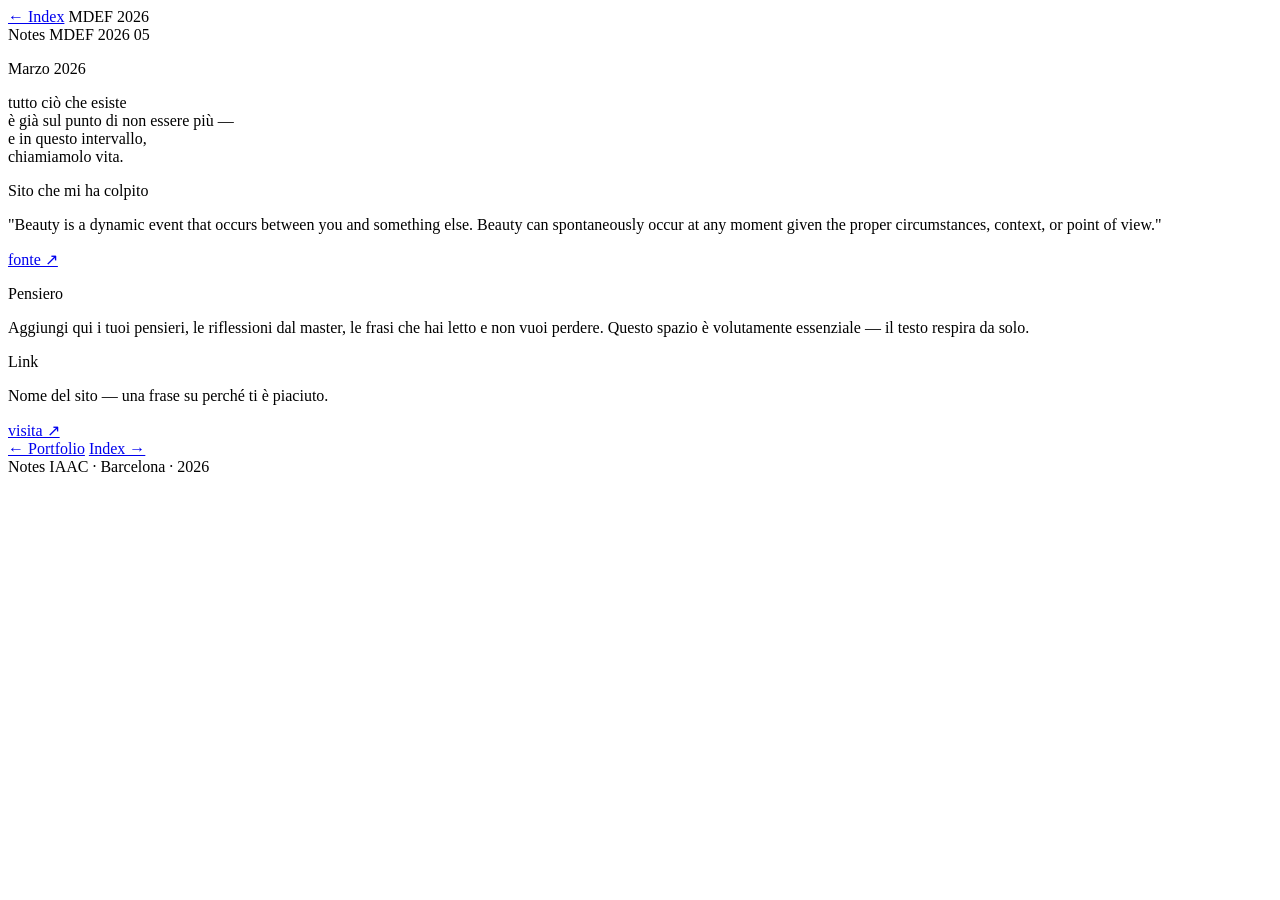
==== pages/notes.html @ 514d6b7c "first commit" ====
<!DOCTYPE html>
<html lang="it">
<head>
  <meta charset="UTF-8">
  <meta name="viewport" content="width=device-width, initial-scale=1.0">
  <title>Notes — MDEF 2026</title>
  <link rel="preconnect" href="https://fonts.googleapis.com">
  <link rel="preconnect" href="https://fonts.gstatic.com" crossorigin>
  <link href="https://fonts.googleapis.com/css2?family=Cormorant+Garamond:ital,wght@0,300;0,400;1,300;1,400&family=DM+Sans:wght@200;300;400&display=swap" rel="stylesheet">
  <link rel="stylesheet" href="../css/style.css">
</head>
<body>

  <nav class="nav">
    <a href="../index.html" class="nav-index">← Index</a>
    <span class="nav-title">MDEF 2026</span>
  </nav>

  <main class="page-wrapper">

    <header class="page-header reveal">
      <span class="page-header-left">Notes</span>
      <span class="page-header-center">MDEF 2026</span>
      <span class="page-header-right">05</span>
    </header>


    <!-- ── NOTE / POESIE / LINK ───────────────────────────── -->
    <!--
      STRUTTURA DI UNA NOTA:
      
      <div class="note-entry">
        <p class="note-date">data o etichetta</p>
        <div class="note-content">
          testo, poesia, citazione...
        </div>
        <a href="URL" class="note-link" target="_blank">link ↗</a>  ← opzionale
      </div>
      <div class="note-divider"></div>
      
      Puoi mixare: poesie, citazioni, link a siti,
      frammenti di pensiero. È il tuo spazio più libero.
    -->

    <div class="notes-body">

      <!-- NOTA 1 — Poesia -->
      <div class="note-entry">
        <p class="note-date">Marzo 2026</p>
        <div class="note-content">
          <p>
            tutto ciò che esiste<br>
            è già sul punto di non essere più —<br>
            e in questo intervallo,<br>
            chiamiamolo vita.
          </p>
        </div>
      </div>

      <div class="note-divider"></div>

      <!-- NOTA 2 — Citazione + link -->
      <div class="note-entry">
        <p class="note-date">Sito che mi ha colpito</p>
        <div class="note-content">
          <p>
            "Beauty is a dynamic event that occurs between you 
            and something else. Beauty can spontaneously occur 
            at any moment given the proper circumstances, context, 
            or point of view."
          </p>
        </div>
        <a href="#" class="note-link" target="_blank">fonte ↗</a>
      </div>

      <div class="note-divider"></div>

      <!-- NOTA 3 — Frammento di pensiero -->
      <div class="note-entry">
        <p class="note-date">Pensiero</p>
        <div class="note-content">
          <p>
            Aggiungi qui i tuoi pensieri, le riflessioni dal master,
            le frasi che hai letto e non vuoi perdere.
            Questo spazio è volutamente essenziale —
            il testo respira da solo.
          </p>
        </div>
      </div>

      <div class="note-divider"></div>

      <!-- NOTA 4 — Link a sito -->
      <div class="note-entry">
        <p class="note-date">Link</p>
        <div class="note-content">
          <p>Nome del sito — una frase su perché ti è piaciuto.</p>
        </div>
        <a href="#" class="note-link" target="_blank">visita ↗</a>
      </div>

    </div>


    <nav class="page-nav">
      <a href="portfolio.html">← Portfolio</a>
      <a href="../index.html">Index →</a>
    </nav>

  </main>

  <footer class="site-footer">
    <span>Notes</span>
    <span>IAAC · Barcelona · 2026</span>
  </footer>

  <script src="../js/main.js"></script>
</body>
</html>
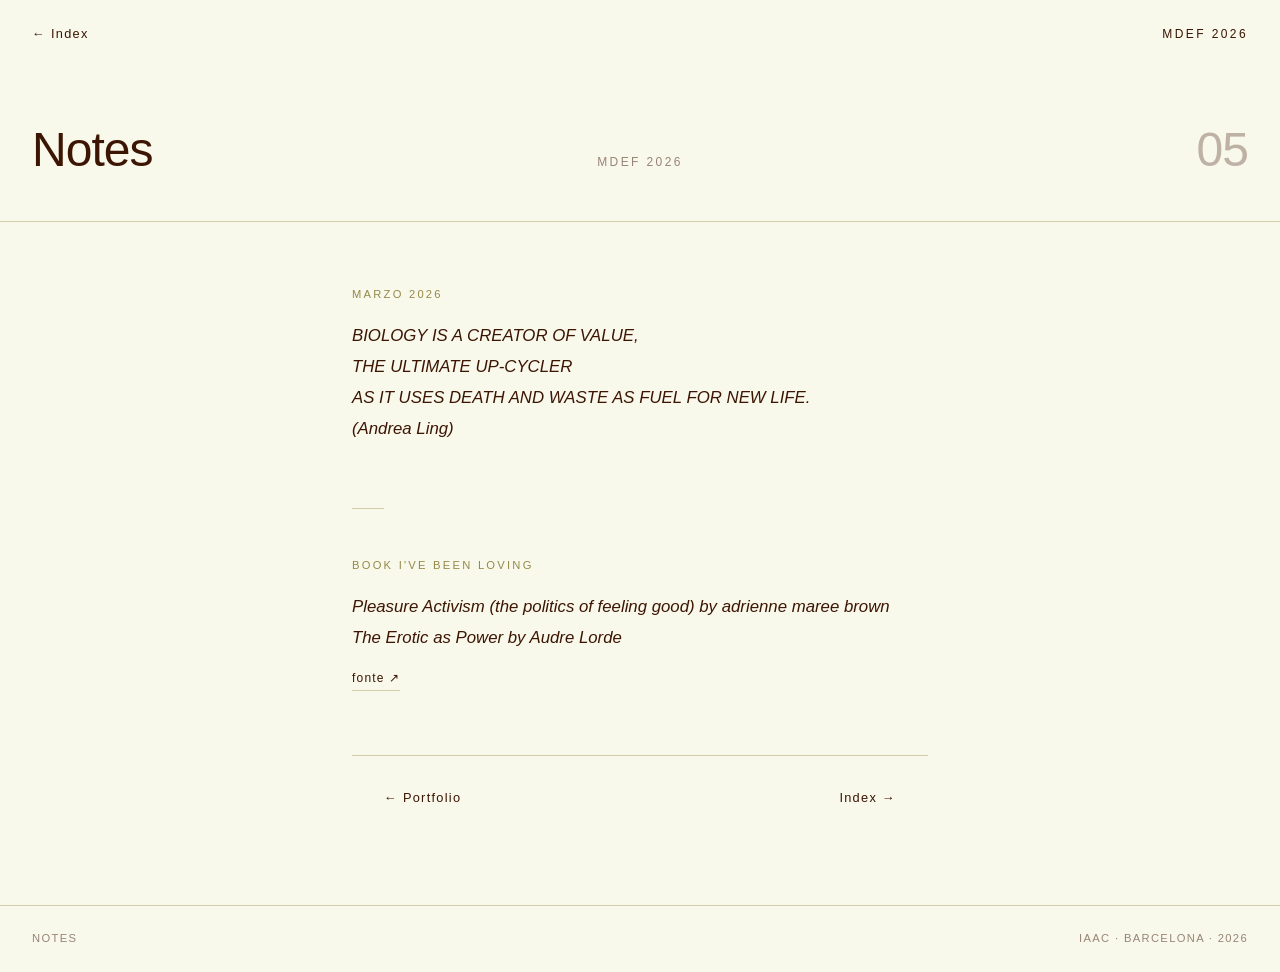
==== commit 090abe24: "aggiorno term-1 e stili" ====
--- a/pages/notes.html
+++ b/pages/notes.html
@@ -49,59 +49,28 @@
         <p class="note-date">Marzo 2026</p>
         <div class="note-content">
           <p>
-            tutto ciò che esiste<br>
-            è già sul punto di non essere più —<br>
-            e in questo intervallo,<br>
-            chiamiamolo vita.
+           BIOLOGY IS A CREATOR OF VALUE,<br>
+            THE ULTIMATE UP-CYCLER<br>
+            AS IT USES DEATH AND WASTE AS FUEL FOR NEW LIFE.<br>
+            (Andrea Ling)<br>
           </p>
         </div>
       </div>
 
       <div class="note-divider"></div>
 
-      <!-- NOTA 2 — Citazione + link -->
+      <!-- NOTA 2 —  libri -->
       <div class="note-entry">
-        <p class="note-date">Sito che mi ha colpito</p>
+        <p class="note-date">book i've been loving</p>
         <div class="note-content">
           <p>
-            "Beauty is a dynamic event that occurs between you 
-            and something else. Beauty can spontaneously occur 
-            at any moment given the proper circumstances, context, 
-            or point of view."
+            Pleasure Activism (the politics of feeling good) by adrienne maree brown <br>
+            The Erotic as Power by Audre Lorde <br>
           </p>
         </div>
         <a href="#" class="note-link" target="_blank">fonte ↗</a>
       </div>
-
-      <div class="note-divider"></div>
-
-      <!-- NOTA 3 — Frammento di pensiero -->
-      <div class="note-entry">
-        <p class="note-date">Pensiero</p>
-        <div class="note-content">
-          <p>
-            Aggiungi qui i tuoi pensieri, le riflessioni dal master,
-            le frasi che hai letto e non vuoi perdere.
-            Questo spazio è volutamente essenziale —
-            il testo respira da solo.
-          </p>
-        </div>
-      </div>
-
-      <div class="note-divider"></div>
-
-      <!-- NOTA 4 — Link a sito -->
-      <div class="note-entry">
-        <p class="note-date">Link</p>
-        <div class="note-content">
-          <p>Nome del sito — una frase su perché ti è piaciuto.</p>
-        </div>
-        <a href="#" class="note-link" target="_blank">visita ↗</a>
-      </div>
-
-    </div>
-
-
+      
     <nav class="page-nav">
       <a href="portfolio.html">← Portfolio</a>
       <a href="../index.html">Index →</a>
--- a/css/style.css
+++ b/css/style.css
@@ -0,0 +1,624 @@
+/* ============================================================
+   IAAC · MDEF 2026 — style.css
+   ============================================================ */
+
+
+/* ── 1. VARIABILI ─────────────────────────────────────────── */
+:root {
+  --chiffon:   #F8F8EB;
+  --champagne: #E4E0CF;
+  --rose:      #E4CDB7;
+  --pistachio: #D4CDAA;
+  --pear:      #95894A;
+  --mahogany:  #3C1503;
+
+  --font-display: 'Unbounded', sans-serif;
+  --font-body:    'Syne', Helvetica, sans-serif;
+
+  --gap:     1px;
+  --pad:     2rem;
+  --pad-lg:  4rem;
+  --ease:    cubic-bezier(0.25, 0.1, 0.25, 1);
+  --dur:     0.4s;
+}
+
+
+/* ── 2. RESET ─────────────────────────────────────────────── */
+*, *::before, *::after { box-sizing: border-box; margin: 0; padding: 0; }
+
+html { scroll-behavior: smooth; }
+
+body {
+  background-color: var(--chiffon);
+  color: var(--mahogany);
+  font-family: var(--font-body);
+  font-weight: 300;
+  line-height: 1.6;
+  -webkit-font-smoothing: antialiased;
+}
+
+a { color: inherit; text-decoration: none; }
+
+img { display: block; width: 100%; height: 100%; object-fit: cover; }
+
+
+/* ── 3. NAVIGAZIONE ───────────────────────────────────────── */
+.nav {
+  position: fixed;
+  top: 0; left: 0; right: 0;
+  z-index: 100;
+  display: flex;
+  justify-content: space-between;
+  align-items: center;
+  padding: 1.5rem var(--pad);
+  background-color: transparent;
+  transition: background-color var(--dur) var(--ease);
+}
+
+.nav.scrolled {
+  background-color: var(--chiffon);
+  border-bottom: 1px solid var(--pistachio);
+}
+
+.nav-index {
+  font-family: var(--font-body);
+  font-size: 0.8rem;
+  letter-spacing: 0.1em;
+  cursor: pointer;
+  background: none;
+  border: none;
+  color: var(--mahogany);
+  font-weight: 400;
+}
+
+.nav-index:hover { color: var(--pear); }
+
+.nav-title {
+  font-family: var(--font-body);
+  font-size: 0.75rem;
+  letter-spacing: 0.2em;
+  font-weight: 300;
+}
+
+/* Menu overlay */
+.menu-overlay {
+  display: none;
+  position: fixed;
+  inset: 0;
+  z-index: 90;
+  background-color: var(--mahogany);
+  color: var(--chiffon);
+  padding: var(--pad-lg) var(--pad);
+  flex-direction: column;
+  justify-content: center;
+  gap: 1rem;
+}
+
+.menu-overlay.active { display: flex; }
+
+.menu-overlay a {
+  font-family: var(--font-body);
+  font-size: clamp(2rem, 8vw, 5rem);
+  font-weight: 200;
+  letter-spacing: -0.02em;
+  line-height: 1.1;
+  transition: color 0.2s;
+}
+
+.menu-overlay a:hover { color: var(--rose); }
+
+.menu-overlay a span {
+  font-size: 0.9rem;
+  letter-spacing: 0.1em;
+  font-weight: 300;
+  margin-left: 1rem;
+  opacity: 0.5;
+}
+
+
+/* ── 4. HERO POEM ────────────────────────────────────────── */
+.hero {
+  min-height: 100svh;
+  display: flex;
+  flex-direction: column;
+  justify-content: center;
+  padding: 0 var(--pad);
+  position: relative;
+}
+
+.hero-poem {
+  display: flex;
+  flex-direction: column;
+  align-items: flex-start;
+  margin-left: 8vw;
+}
+
+.hero-poem span {
+  font-family: 'Big Shoulders Display', sans-serif;
+  font-size: clamp(3.5rem, 9vw, 8rem);
+  font-weight: 800;
+  line-height: 0.95;
+  letter-spacing: -0.01em;
+  color: var(--mahogany);
+  opacity: 0;
+  transform: translateY(12px);
+  animation: fadeUp 0.6s var(--ease) forwards;
+}
+
+/* ogni parola appare con un piccolo ritardo — effetto cascata */
+.hero-poem span:nth-child(1) { animation-delay: 0.1s; }
+.hero-poem span:nth-child(2) { animation-delay: 0.2s; }
+.hero-poem span:nth-child(3) { animation-delay: 0.3s; }
+.hero-poem span:nth-child(4) { animation-delay: 0.4s; }
+.hero-poem span:nth-child(5) { animation-delay: 0.5s; }
+.hero-poem span:nth-child(6) { animation-delay: 0.6s; }
+
+.hero-scroll {
+  position: absolute;
+  bottom: 2rem;
+  right: var(--pad);
+  font-family: var(--font-body);
+  font-size: 0.7rem;
+  letter-spacing: 0.2em;
+  color: var(--pear);
+  opacity: 0;
+  animation: fadeIn 1s var(--ease) 1s forwards;
+}
+
+
+/* ── 5. INDEX GRID ────────────────────────────────────────── */
+/*
+  La griglia è 2 colonne con gap di 1px su sfondo pistachio.
+  Questo crea una linea sottile tra le card.
+*/
+.index-grid {
+  display: grid;
+  grid-template-columns: 1fr 1fr;
+  background-color: var(--pistachio);
+  gap: var(--gap);
+  border-top: var(--gap) solid var(--pistachio);
+}
+
+.grid-item--1 { grid-column: 1; }
+.grid-item--2 { grid-column: 2; }
+.grid-item--3 { grid-column: 1; }
+.grid-item--4 { grid-column: 2; }
+.grid-item--5 { grid-column: 1 / -1; }
+
+.grid-item {
+  position: relative;
+  display: flex;
+  flex-direction: column;
+  background-color: var(--chiffon);
+  min-height: 65vh;
+  overflow: hidden;
+  cursor: pointer;
+  transition: background-color var(--dur) var(--ease);
+}
+
+.grid-item--5 {
+  min-height: 30vh;
+  justify-content: space-between;
+  flex-direction: row;
+  align-items: flex-end;
+  padding: var(--pad) var(--pad-lg);
+  background-color: var(--champagne);
+}
+
+.grid-item--5:hover { background-color: var(--rose); }
+
+.grid-item-header {
+  display: flex;
+  justify-content: flex-end;
+  padding: 1.5rem var(--pad);
+  position: relative;
+  z-index: 2;
+}
+
+.grid-num {
+  font-family: var(--font-body);
+  font-size: 0.75rem;
+  letter-spacing: 0.2em;
+  font-weight: 400;
+  opacity: 0.5;
+}
+
+.grid-item-image {
+  flex: 1;
+  overflow: hidden;
+  transition: transform 0.6s var(--ease);
+}
+
+.grid-item:hover .grid-item-image { transform: scale(1.03); }
+
+.grid-item--1 .grid-item-image { background-color: var(--champagne); }
+.grid-item--2 .grid-item-image { background-color: var(--rose); }
+.grid-item--3 .grid-item-image { background-color: var(--pistachio); }
+.grid-item--4 .grid-item-image { background-color: var(--pear); opacity: 0.55; }
+
+.grid-item-footer {
+  padding: 1.5rem var(--pad);
+  position: relative;
+  z-index: 2;
+}
+
+.grid-title {
+  font-family: var(--font-body);
+  font-size: clamp(1.6rem, 3.5vw, 3rem);
+  font-weight: 300;
+  letter-spacing: -0.02em;
+  line-height: 1.1;
+  transition: color var(--dur);
+}
+
+.grid-item:hover .grid-title { color: var(--pear); }
+
+.grid-sub {
+  font-family: var(--font-body);
+  font-size: 0.7rem;
+  letter-spacing: 0.15em;
+  font-weight: 400;
+  margin-top: 0.4rem;
+  opacity: 0.55;
+  text-transform: uppercase;
+}
+
+.grid-item--5 .grid-item-footer { padding: 0; }
+
+.grid-item--5 .grid-num {
+  font-size: 3rem;
+  letter-spacing: -0.02em;
+  opacity: 0.2;
+  font-weight: 300;
+  align-self: center;
+}
+
+.grid-item--5 .grid-title { font-size: clamp(1.4rem, 3vw, 2.2rem); }
+
+
+/* ── 6. PAGINE INTERNE ────────────────────────────────────── */
+.page-wrapper {
+  min-height: 100svh;
+  padding-top: 5rem;
+}
+
+.page-header {
+  display: grid;
+  grid-template-columns: 1fr auto 1fr;
+  align-items: baseline;
+  padding: var(--pad);
+  border-bottom: 1px solid var(--pistachio);
+  gap: 1rem;
+}
+
+.page-header-left {
+  font-family: var(--font-body);
+  font-size: clamp(1.5rem, 4vw, 3rem);
+  font-weight: 300;
+  letter-spacing: -0.02em;
+}
+
+.page-header-center {
+  font-family: var(--font-body);
+  font-size: 0.75rem;
+  letter-spacing: 0.2em;
+  font-weight: 400;
+  text-align: center;
+  opacity: 0.5;
+  text-transform: uppercase;
+}
+
+.page-header-right {
+  font-family: var(--font-body);
+  font-size: clamp(1.5rem, 4vw, 3rem);
+  font-weight: 300;
+  letter-spacing: -0.02em;
+  text-align: right;
+  opacity: 0.3;
+}
+
+.page-body {
+  display: grid;
+  grid-template-columns: 1fr 1.4fr;
+  min-height: 70vh;
+  border-bottom: 1px solid var(--pistachio);
+}
+
+.page-text-col {
+  padding: var(--pad-lg) var(--pad);
+  border-right: 1px solid var(--pistachio);
+}
+
+.page-intro {
+  font-family: var(--font-body);
+  font-size: 1.05rem;
+  font-weight: 400;
+  margin-bottom: 1.5rem;
+  line-height: 1.7;
+}
+
+.page-text {
+  font-family: var(--font-body);
+  font-size: 0.95rem;
+  line-height: 1.85;
+  opacity: 0.85;
+}
+
+.page-image-col {
+  position: relative;
+  background-color: var(--champagne);
+  height: 40%;
+  align-self: start;
+  overflow: hidden;
+}
+
+.page-image-col img {
+  width: 100%;
+  height: 100%;
+  object-fit: cover;
+  object-position: center center;
+}
+
+.projects-section { padding: var(--pad-lg) var(--pad); }
+
+.projects-label {
+  font-family: var(--font-body);
+  font-size: 0.7rem;
+  letter-spacing: 0.2em;
+  text-transform: uppercase;
+  font-weight: 400;
+  margin-bottom: 2rem;
+  opacity: 0.5;
+}
+
+.projects-grid {
+  display: grid;
+  grid-template-columns: repeat(auto-fill, minmax(280px, 1fr));
+  gap: 1.5rem;
+}
+
+.project-card {
+  background-color: var(--champagne);
+  aspect-ratio: 4/3;
+  position: relative;
+  overflow: hidden;
+  cursor: pointer;
+  transition: transform 0.4s var(--ease);
+}
+
+.project-card:hover { transform: translateY(-4px); }
+
+.project-card-info {
+  position: absolute;
+  bottom: 0; left: 0; right: 0;
+  padding: 1rem;
+  background: linear-gradient(to top, rgba(60,21,3,0.6), transparent);
+  color: var(--chiffon);
+}
+
+.project-card-info h3 {
+  font-family: var(--font-body);
+  font-size: 0.9rem;
+  font-weight: 400;
+  letter-spacing: 0.05em;
+}
+
+.project-card-info span {
+  font-size: 0.7rem;
+  opacity: 0.7;
+  letter-spacing: 0.1em;
+  text-transform: uppercase;
+}
+
+.page-nav {
+  display: flex;
+  justify-content: space-between;
+  align-items: center;
+  padding: 2rem var(--pad);
+  border-top: 1px solid var(--pistachio);
+}
+
+.page-nav a {
+  font-family: var(--font-body);
+  font-size: 0.8rem;
+  letter-spacing: 0.1em;
+  font-weight: 400;
+  transition: color 0.2s;
+}
+
+.page-nav a:hover { color: var(--pear); }
+
+
+/* ── 7. NOTES ─────────────────────────────────────────────── */
+.notes-body {
+  max-width: 640px;
+  margin: 0 auto;
+  padding: var(--pad-lg) var(--pad);
+}
+
+.note-entry {
+  margin-bottom: 4rem;
+  opacity: 0;
+  transform: translateY(16px);
+}
+
+.note-entry.visible {
+  opacity: 1;
+  transform: none;
+  transition: opacity 0.7s var(--ease), transform 0.7s var(--ease);
+}
+
+.note-date {
+  font-family: var(--font-body);
+  font-size: 0.7rem;
+  letter-spacing: 0.2em;
+  font-weight: 400;
+  color: var(--pear);
+  text-transform: uppercase;
+  margin-bottom: 1rem;
+}
+
+.note-content {
+  font-family: var(--font-body);
+  font-size: 1.05rem;
+  font-style: italic;
+  line-height: 1.85;
+  font-weight: 300;
+}
+
+.note-link {
+  display: inline-block;
+  margin-top: 1rem;
+  font-family: var(--font-body);
+  font-size: 0.75rem;
+  letter-spacing: 0.1em;
+  border-bottom: 1px solid var(--pistachio);
+  padding-bottom: 2px;
+  transition: border-color 0.2s, color 0.2s;
+}
+
+.note-link:hover { border-color: var(--pear); color: var(--pear); }
+
+.note-divider {
+  width: 2rem;
+  height: 1px;
+  background-color: var(--pistachio);
+  margin: 3rem 0;
+}
+
+
+/* ── 8. PORTFOLIO ─────────────────────────────────────────── */
+.portfolio-grid {
+  display: grid;
+  grid-template-columns: repeat(2, 1fr);
+  gap: var(--gap);
+  background-color: var(--pistachio);
+  border-top: var(--gap) solid var(--pistachio);
+}
+
+.portfolio-item {
+  background-color: var(--chiffon);
+  padding: var(--pad);
+  min-height: 50vh;
+  display: flex;
+  flex-direction: column;
+  justify-content: space-between;
+  cursor: pointer;
+  transition: background-color 0.3s var(--ease);
+}
+
+.portfolio-item:hover { background-color: var(--champagne); }
+
+.portfolio-item-num {
+  font-family: var(--font-body);
+  font-size: 0.7rem;
+  letter-spacing: 0.2em;
+  opacity: 0.4;
+}
+
+.portfolio-item-image {
+  flex: 1;
+  background-color: var(--pistachio);
+  margin: 1rem 0;
+}
+
+.portfolio-item-title {
+  font-family: var(--font-body);
+  font-size: clamp(1.2rem, 2.5vw, 2rem);
+  font-weight: 300;
+  letter-spacing: -0.02em;
+  margin-bottom: 0.3rem;
+}
+
+.portfolio-item-meta {
+  font-family: var(--font-body);
+  font-size: 0.7rem;
+  letter-spacing: 0.15em;
+  text-transform: uppercase;
+  opacity: 0.45;
+}
+
+
+/* ── 9. FOOTER ────────────────────────────────────────────── */
+.site-footer {
+  display: flex;
+  justify-content: space-between;
+  align-items: center;
+  padding: 1.5rem var(--pad);
+  border-top: 1px solid var(--pistachio);
+}
+
+.site-footer span {
+  font-family: var(--font-body);
+  font-size: 0.7rem;
+  letter-spacing: 0.12em;
+  font-weight: 400;
+  opacity: 0.5;
+  text-transform: uppercase;
+}
+
+
+/* ── 10. ANIMAZIONI ───────────────────────────────────────── */
+@keyframes fadeUp {
+  from { opacity: 0; transform: translateY(20px); }
+  to   { opacity: 1; transform: translateY(0); }
+}
+
+@keyframes fadeIn {
+  from { opacity: 0; }
+  to   { opacity: 1; }
+}
+
+.reveal {
+  opacity: 0;
+  transform: translateY(24px);
+  transition: opacity 0.8s var(--ease), transform 0.8s var(--ease);
+}
+
+.reveal.visible { opacity: 1; transform: none; }
+
+
+/* ── 11. RESPONSIVE ───────────────────────────────────────── */
+@media (max-width: 768px) {
+  :root {
+    --pad: 1.2rem;
+    --pad-lg: 2.5rem;
+  }
+
+  .index-grid { grid-template-columns: 1fr; }
+
+  .grid-item--1,
+  .grid-item--2,
+  .grid-item--3,
+  .grid-item--4,
+  .grid-item--5 { grid-column: 1; }
+
+  .grid-item { min-height: 55vw; }
+
+  .grid-item--5 {
+    flex-direction: column;
+    align-items: flex-start;
+    min-height: auto;
+    padding: var(--pad);
+  }
+
+ .page-body {
+  display: grid;
+  grid-template-columns: 1fr 1.4fr;
+  min-height: 70vh;
+  border-bottom: 1px solid var(--pistachio);
+  align-items: start;
+}
+
+  .page-text-col {
+    border-right: none;
+    border-bottom: 1px solid var(--pistachio);
+  }
+
+  .page-header { grid-template-columns: 1fr 1fr; }
+  .page-header-center { display: none; }
+
+  .portfolio-grid { grid-template-columns: 1fr; }
+
+  .ticker-row span { font-size: clamp(1.8rem, 8vw, 3rem); }
+}
